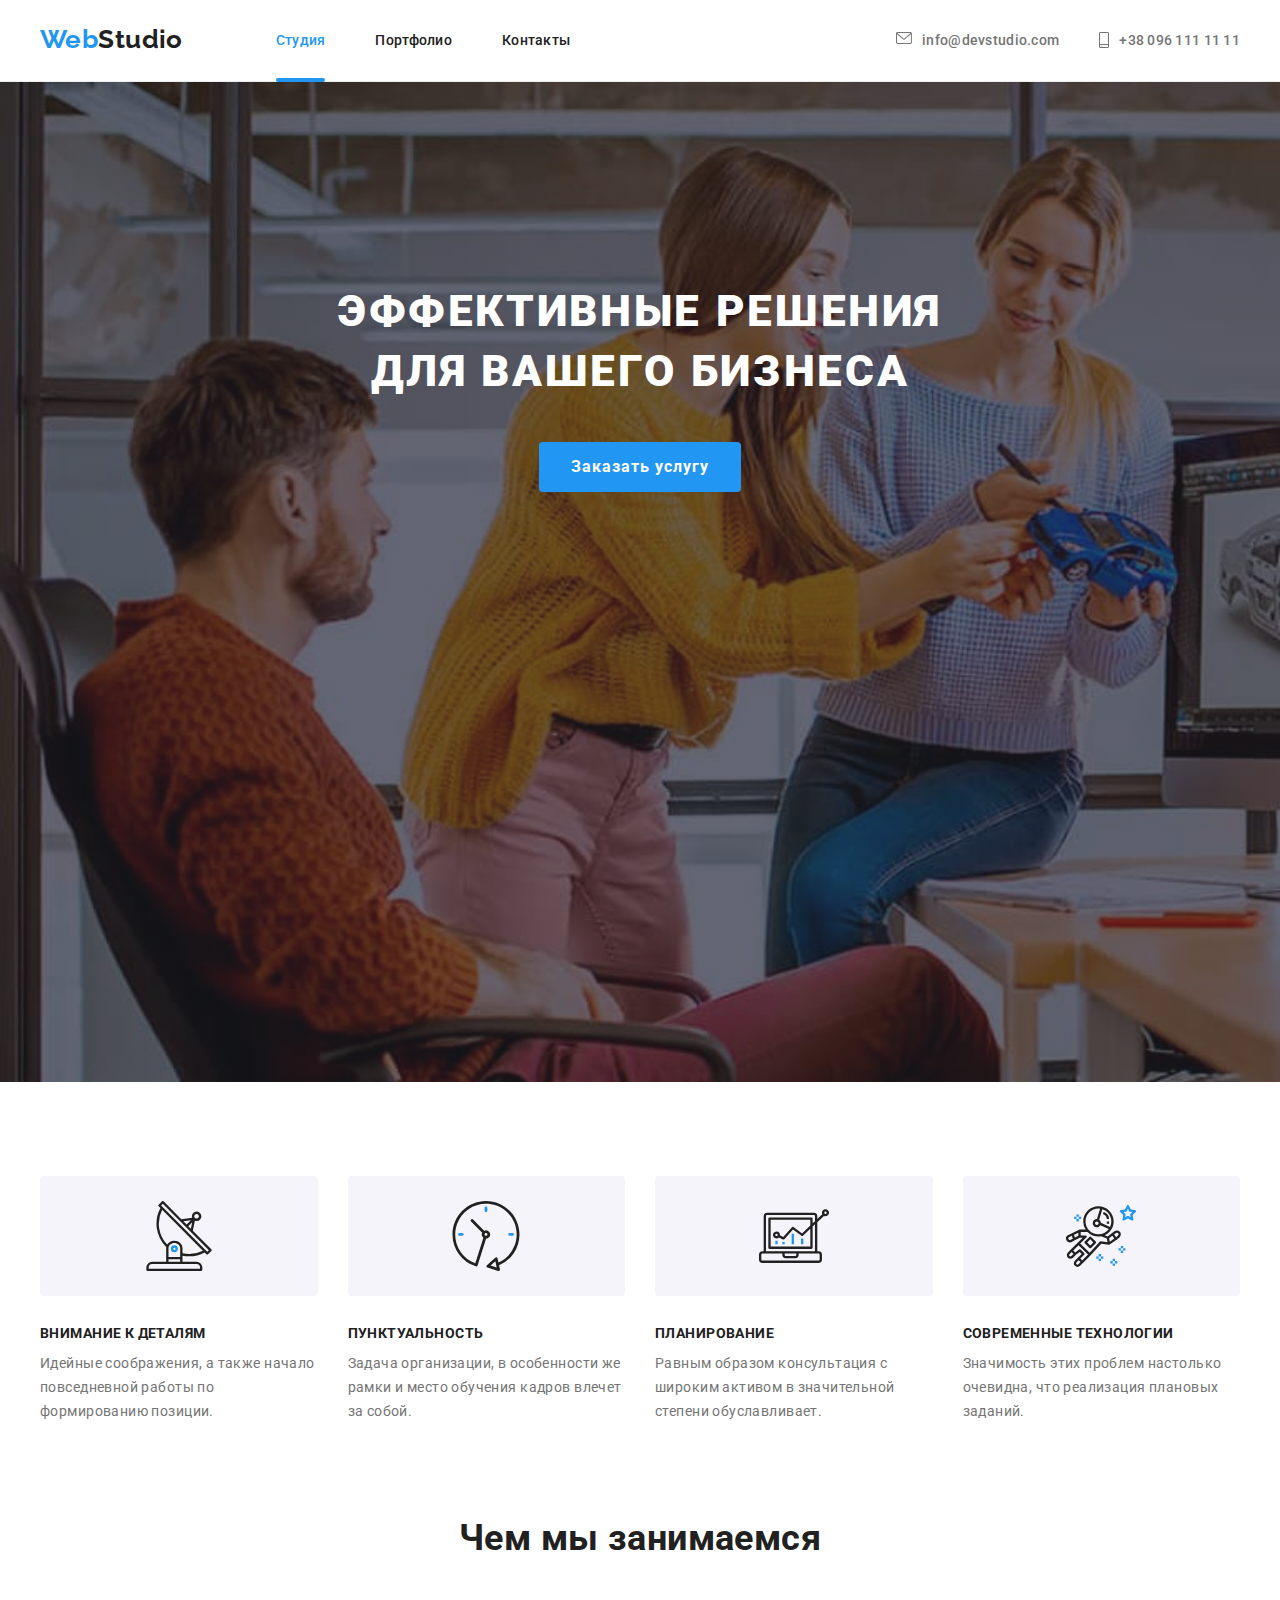
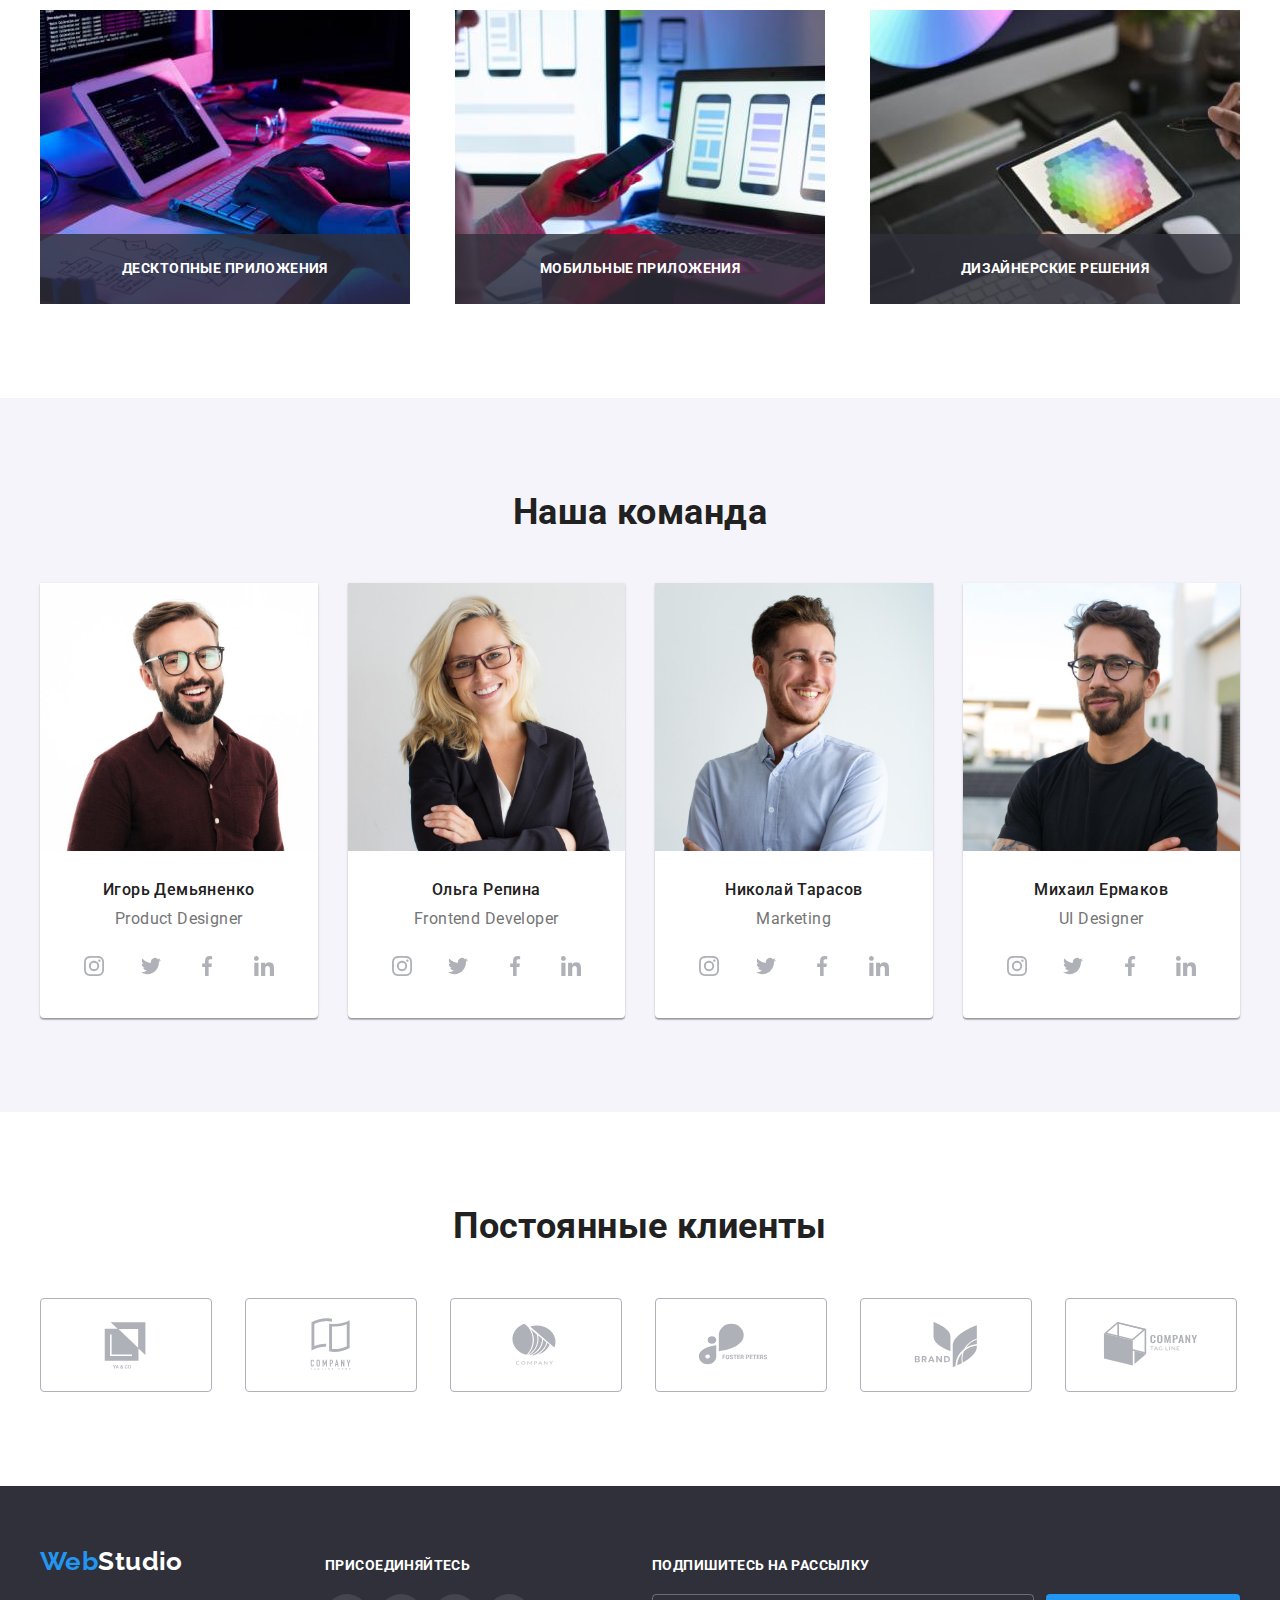
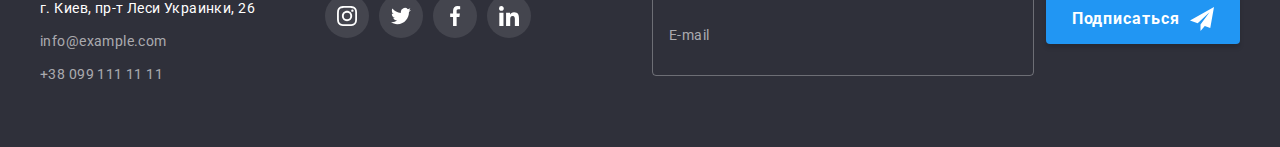
==== index.html @ 1fd0a46b "изменяет имена классов по БЭМ" ====
<!DOCTYPE html>
<html lang="ru">
<head>
    <meta charset="UTF-8">
    <meta http-equiv="X-UA-Compatible" content="IE=edge">
    <meta name="viewport" content="width=device-width, initial-scale=1.0">
    <title>Домашня робота 7</title>
    <link rel="preconnect" href="https://fonts.googleapis.com">
    <link rel="preconnect" href="https://fonts.gstatic.com" crossorigin>
    <link href="https://fonts.googleapis.com/css2?family=Raleway:wght@700&family=Roboto:wght@400;500;700;900&display=swap" rel="stylesheet">
    <link rel="stylesheet" href="https://cdnjs.cloudflare.com/ajax/libs/modern-normalize/1.1.0/modern-normalize.min.css"
        integrity="sha512-wpPYUAdjBVSE4KJnH1VR1HeZfpl1ub8YT/NKx4PuQ5NmX2tKuGu6U/JRp5y+Y8XG2tV+wKQpNHVUX03MfMFn9Q=="
        crossorigin="anonymous" referrerpolicy="no-referrer" />
    <link rel="stylesheet" href="./style.css">
</head>
<body>
    <header class="header">
        <div class="container wrapper">
            <nav class="navigation">
                <a href="./index.html" lang="en" class="header__logo logo"><span class="accent">Web</span>Studio</a>
                <ul class="site-nav list">
                    <li class="site-nav__item">
                        <a href="./index.html" class="link site-nav__link site-nav__link--current">Студия</a>
                    </li>
                    <li class="site-nav__item">
                        <a href="./portfolio.html" class="site-nav__link link">Портфолио</a>
                    </li>
                    <li class="site-nav__item">
                        <a href="" class="site-nav__link link">Контакты</a>
                    </li>
                </ul>
            </nav>

            <ul class="contacts list">
                <li class="contacts__item">
                    <a href="mailto:info@devstudio.com" class="contacts__link link">
                        <svg class="contacts__icon" width="16" height="12">
                            <use href="./images/svg/sprite.svg#mail"></use>
                        </svg>
                        info@devstudio.com</a>
                </li>
                <li class="contacts__item">
                    <a href="tel:+380961111111" class="contacts__link link">
                        <svg class="contacts__icon" width="10" height="16">
                            <use href="./images/svg/sprite.svg#smartphone"></use>
                        </svg>
                        +38 096 111 11 11</a>
                </li>
            </ul>
        </div>
    </header>

    <main>
        <section class="hero">
            <div class="container">
                <h1 class="hero__title">Эффективные решения<br> для вашего бизнеса</h1>
                <button type="button" class="hero__button" data-modal-open>Заказать услугу</button>
            </div>
            <div class="backdrop is-hidden" data-modal>
                <div class="modal">
                    <button class="modal__close" data-modal-close>
                        <svg class="modal__close-icon" width="11" height="11">
                            <use href="./images/svg/sprite.svg#modal-close"></use>
                        </svg>
                    </button>
                    <b class="modal__title">Оставьте свои данные, мы вам перезвоним</b>
                    <form class="modal__form">
                        <label class="modal__label">
                            <span class="modal__text">Имя</span>
                            <span class="modal__input-wrap">
                                <input class="modal__input" type="text" name="name" required>
                                <svg class="modal__icon" width="18" height="18">
                                    <use href="./images/svg/sprite.svg#person"></use>
                                </svg>
                            </span>
                        </label>
                        <label class="modal__label">
                            <span class="modal__text">Телефон</span>
                            <span class="modal__input-wrap">
                                <input class="modal__input" type="tel" name="phone" required>
                                <svg class="modal__icon" width="18" height="18">
                                    <use href="./images/svg/sprite.svg#phone"></use>
                                </svg>
                            </span>
                        </label>
                        <label class="modal__label">
                            <span class="modal__text">Почта</span>
                            <span class="modal__input-wrap">
                                <input class="modal__input" type="email" name="email" required>
                                <svg class="modal__icon" width="18" height="18">
                                    <use href="./images/svg/sprite.svg#email"></use>
                                </svg>
                            </span>
                        </label>
                        <label class="modal__label modal__label--big-margin">
                            <span class="modal__text">Комментарий</span>
                            <textarea class="modal__textarea" name="comment" placeholder="Введите текст"></textarea>
                        </label>
                        <label class="modal__checkbox-label">
                            <input class="modal__old-checkbox" type="checkbox" name="checkbox" required>
                            <span class="modal__checkbox"></span>
                            <span class="modal__agree-text">Соглашаюсь с рассылкой и принимаю <a class="modal__link" href="">Условия договора</a></span>
                        </label>
                        <button class="modal__btn" type="submit">Отправить</button>
                    </form>
                </div>
            </div>
        </section>

        <section class="section benefits">
            <div class="container">
                <h2 class="section__title visually-hidden">Наши преимущества</h2>
                <ul class="benefits__list list">
                    <li class="benefits__item">
                        <div class="benefits__wrap-icon">
                            <svg class="benefits__icon" 
                            width="70" height="70">
                                <use href="./images/svg/sprite.svg#antenna"></use>
                            </svg>
                        </div>
                        <h3 class="benefits__subtitle">Внимание к деталям</h3>
                        <p class="benefits__description">
                            Идейные соображения, а также начало повседневной работы по формированию позиции.
                        </p>
                    </li>
                    <li class="benefits__item">
                        <div class="benefits__wrap-icon">
                            <svg class="benefits__icon" width="70" height="70">
                                <use href="./images/svg/sprite.svg#clock"></use>
                            </svg>
                        </div>
                        <h3 class="benefits__subtitle">Пунктуальность</h3>
                        <p class="benefits__description">
                            Задача организации, в особенности же рамки и место обучения кадров влечет за собой.
                        </p>
                    </li>
                    <li class="benefits__item">
                        <div class="benefits__wrap-icon">
                            <svg class="benefits__icon" width="70" height="70">
                                <use href="./images/svg/sprite.svg#diagram"></use>
                            </svg>
                        </div>
                        <h3 class="benefits__subtitle">Планирование</h3>
                        <p class="benefits__description">
                            Равным образом консультация с широким активом в значительной степени обуславливает.
                        </p>
                    </li>
                    <li class="benefits__item">
                        <div class="benefits__wrap-icon">
                            <svg class="benefits__icon" width="70" height="70">
                                <use href="./images/svg/sprite.svg#astronaut"></use>
                            </svg>
                        </div>
                        <h3 class="benefits__subtitle">Современные технологии</h3>
                        <p class="benefits__description">
                            Значимость этих проблем настолько очевидна, что реализация плановых заданий.
                        </p>
                    </li>
                </ul>
            </div>
        </section>

        <section class="section section__we-do">
            <div class="container">
                <h2 class="section__title">Чем мы занимаемся</h2>
                <ul class="we-do__list list">
                    <li class="we-do__item">
                        <div class="we-do__img-wrap">
                            <img class="we-do__img" src="./images/we-doing.jpg" alt="Разработка ПО" width="370">
                            <h3 class="we-do__img-title">
                                Десктопные приложения
                            </h3>
                        </div>
                    </li>
                    <li class="we-do__item">
                        <div class="we-do__img-wrap">
                            <img class="we-do__img" src="./images/we-doing-2.jpg" alt="Разработка мобильных приложений" width="370">
                            <h3 class="we-do__img-title">
                                Мобильные приложения
                            </h3>
                        </div>
                    </li>
                    <li class="we-do__item">
                        <div class="we-do__img-wrap">
                            <img class="we-do__img" src="./images/we-doing-3.jpg" alt="Дизайн" width="370">
                            <h3 class="we-do__img-title">
                                Дизайнерские решения
                            </h3>
                        </div>
                    </li>
                </ul>
            </div>
        </section>

        <section class="section our-team">
            <div class="container">
                <h2 class="section__title">Наша команда</h2>
                <ul class="our-team__list list">
                    <li class="our-team__item">
                        <img class="our-team__img" src="./images/photo-1.jpg" alt="Фотография сторудника" width="270">
                        <div class="our-team__wrap">
                            <h3 class="our-team__subtitle">Игорь Демьяненко</h3>
                            <p lang="en" class="our-team__text">Product Designer</p>
                            <ul class="our-team__social-list list">
                                <li class="our-team__social-item">
                                    <a class="our-team__social-link" href="">
                                        <svg class="our-team__icon" width="20" height="20">
                                            <use href="./images/svg/sprite.svg#instagram"></use>
                                        </svg>
                                    </a>
                                </li>
                                <li class="our-team__social-item">
                                    <a class="our-team__social-link" href="">
                                        <svg class="our-team__icon" width="20" height="20">
                                            <use href="./images/svg/sprite.svg#twitter"></use>
                                        </svg>
                                    </a>
                                </li>
                                <li class="our-team__social-item">
                                    <a class="our-team__social-link" href="">
                                        <svg class="our-team__icon" width="20" height="20">
                                            <use href="./images/svg/sprite.svg#facebook"></use>
                                        </svg>
                                    </a>
                                </li>
                                <li class="our-team__social-item">
                                    <a class="our-team__social-link" href="">
                                        <svg class="our-team__icon" width="20" height="20">
                                            <use href="./images/svg/sprite.svg#linkedin"></use>
                                        </svg>
                                    </a>
                                </li>
                            </ul>
                        </div>
                    </li>
                    <li class="our-team__item">
                        <img class="our-team__img" src="./images/photo-2.jpg" alt="Фотография сторудника" width="270">
                        <div class="our-team__wrap">
                            <h3 class="our-team__subtitle">Ольга Репина</h3>
                            <p lang="en" class="our-team__text">Frontend Developer</p>
                            <ul class="our-team__social-list list">
                                <li class="our-team__social-item">
                                    <a class="our-team__social-link" href="">
                                        <svg class="our-team__icon" width="20" height="20">
                                            <use href="./images/svg/sprite.svg#instagram"></use>
                                        </svg>
                                    </a>
                                </li>
                                <li class="our-team__social-item">
                                    <a class="our-team__social-link" href="">
                                        <svg class="our-team__icon" width="20" height="20">
                                            <use href="./images/svg/sprite.svg#twitter"></use>
                                        </svg>
                                    </a>
                                </li>
                                <li class="our-team__social-item">
                                    <a class="our-team__social-link" href="">
                                        <svg class="our-team__icon" width="20" height="20">
                                            <use href="./images/svg/sprite.svg#facebook"></use>
                                        </svg>
                                    </a>
                                </li>
                                <li class="our-team__social-item">
                                    <a class="our-team__social-link" href="">
                                        <svg class="our-team__icon" width="20" height="20">
                                            <use href="./images/svg/sprite.svg#linkedin"></use>
                                        </svg>
                                    </a>
                                </li>
                            </ul>
                        </div>
                    </li>
                    <li class="our-team__item">
                        <img class="our-team__img" src="./images/photo-3.jpg" alt="Фотография сторудника" width="270">
                        <div class="our-team__wrap">
                            <h3 class="our-team__subtitle">Николай Тарасов</h3>
                            <p lang="en" class="our-team__text">Marketing</p>
                            <ul class="our-team__social-list list">
                                <li class="our-team__social-item">
                                    <a class="our-team__social-link" href="">
                                        <svg class="our-team__icon" width="20" height="20">
                                            <use href="./images/svg/sprite.svg#instagram"></use>
                                        </svg>
                                    </a>
                                </li>
                                <li class="our-team__social-item">
                                    <a class="our-team__social-link" href="">
                                        <svg class="our-team__icon" width="20" height="20">
                                            <use href="./images/svg/sprite.svg#twitter"></use>
                                        </svg>
                                    </a>
                                </li>
                                <li class="our-team-social__item">
                                    <a class="our-team__social-link" href="">
                                        <svg class="our-team__icon" width="20" height="20">
                                            <use href="./images/svg/sprite.svg#facebook"></use>
                                        </svg>
                                    </a>
                                </li>
                                <li class="our-team__social-item">
                                    <a class="our-team__social-link" href="">
                                        <svg class="our-team__icon" width="20" height="20">
                                            <use href="./images/svg/sprite.svg#linkedin"></use>
                                        </svg>
                                    </a>
                                </li>
                            </ul>
                        </div>
                    </li>
                    <li class="our-team__item">
                        <img class="our-team__img" src="./images/photo-4.jpg" alt="Фотография сторудника" width="270">
                        <div class="our-team__wrap">
                            <h3 class="our-team__subtitle">Михаил Ермаков</h3>
                            <p lang="en" class="our-team__text">UI Designer</p>
                            <ul class="our-team__social-list list">
                                <li class="our-team__social-item">
                                    <a class="our-team__social-link" href="">
                                        <svg class="our-team__icon" width="20" height="20">
                                            <use href="./images/svg/sprite.svg#instagram"></use>
                                        </svg>
                                    </a>
                                </li>
                                <li class="our-team-social__item">
                                    <a class="our-team__social-link" href="">
                                        <svg class="our-team__icon" width="20" height="20">
                                            <use href="./images/svg/sprite.svg#twitter"></use>
                                        </svg>
                                    </a>
                                </li>
                                <li class="our-team__social-item">
                                    <a class="our-team__social-link" href="">
                                        <svg class="our-team__icon" width="20" height="20">
                                            <use href="./images/svg/sprite.svg#facebook"></use>
                                        </svg>
                                    </a>
                                </li>
                                <li class="our-team__social-item">
                                    <a class="our-team__social-link" href="">
                                        <svg class="our-team__icon" width="20" height="20">
                                            <use href="./images/svg/sprite.svg#linkedin"></use>
                                        </svg>
                                    </a>
                                </li>
                            </ul>
                        </div>
                    </li>
                </ul>
            </div>
        </section>
        <section class="section clients">
            <div class="container">
                <h2 class="section__title"> Постоянные клиенты</h2>
                <ul class="clients__list list">
                    <li class="clients__item">
                        <a class="client__link" href="">
                            <svg class="client__icon" width="106" height="60">
                                <use href="./images/svg/sprite.svg#client-1"></use>
                            </svg>
                        </a>
                    </li>
                    <li class="clients__item">
                        <a class="client__link" href="">
                            <svg class="client__icon" width="106" height="60">
                                <use href="./images/svg/sprite.svg#client-2"></use>
                            </svg>
                        </a>
                    </li>
                    <li class="clients__item">
                        <a class="client__link" href="">
                            <svg class="client__icon" width="106" height="60">
                                <use href="./images/svg/sprite.svg#client-3"></use>
                            </svg>
                        </a>
                    </li>
                    <li class="clients__item">
                        <a class="client__link" href="">
                            <svg class="client__icon" width="106" height="60">
                                <use href="./images/svg/sprite.svg#client-4"></use>
                            </svg>
                        </a>
                    </li>
                    <li class="clients__item">
                        <a class="client__link" href="">
                            <svg class="client__icon" width="106" height="60">
                                <use href="./images/svg/sprite.svg#client-5"></use>
                            </svg>
                        </a>
                    </li>
                    <li class="clients__item">
                        <a class="client__link" href="">
                            <svg class="client__icon" width="106" height="60">
                                <use href="./images/svg/sprite.svg#client-6"></use>
                            </svg>
                        </a>
                    </li>
                </ul>
            </div>
        </section>
    </main>

    <footer class="footer">
        <div class="container footer__container">
            <div class="footer__left-side">
                <div class="footer__contacts">
                    <a class="footer__logo logo" href="./index.html" lang="en"><span class="accent">Web</span>Studio</a>
                    <address>
                        <ul class="footer__list list">
                            <li class="footer__item">
                                <a href="https://goo.gl/maps/KLnqrrv6EtDEiS7Q8" class="footer__link footer__link--address">г. Киев, пр-т Леси Украинки,
                                    26</a>
                            </li>
                            <li class="footer__item">
                                <a href="mailto:info@example.com" class="footer__link">info@example.com</a>
                            </li>
                            <li class="footer__item">
                                <a href="tel:+380991111111" class="footer__link">+38 099 111 11 11</a>
                            </li>
                        </ul>
                    </address>
                </div>
                <div class="footer__social-box">
                    <h3 class="footer__subtitle">Присоединяйтесь</h3>
                    <ul class="footer__social-items list">
                        <li class="footer__social-item">
                            <a href="" class="footer__social-link">
                                <svg class="footer__social-icon" width="20" height="20">
                                    <use href="./images/svg/sprite.svg#instagram"></use>
                                </svg>
                            </a>
                        </li>
                        <li class="footer__social-item">
                            <a href="" class="footer__social-link">
                                <svg class="footer__social-icon" width="20" height="20">
                                    <use href="./images/svg/sprite.svg#twitter"></use>
                                </svg>
                            </a>
                        </li>
                        <li class="footer__social-item">
                            <a href="" class="footer__social-link">
                                <svg class="footer__social-icon" width="20" height="20">
                                    <use href="./images/svg/sprite.svg#facebook"></use>
                                </svg>
                            </a>
                        </li>
                        <li class="footer__social-item">
                            <a href="" class="footer__social-link">
                                <svg class="footer__social-icon" width="20" height="20">
                                    <use href="./images/svg/sprite.svg#linkedin"></use>
                                </svg>
                            </a>
                        </li>
                    </ul>
                </div>
            </div>
            <div class="footer__subscribe">
                <form class="footer__form">
                    <h3 class="footer__subtitle">Подпишитесь на рассылку</h3>
                <div class="footer__form-wrap">
                    <input class="footer__input" type="email" name="email" id="email" placeholder="E-mail">
                    <button class="footer__btn" type="submit">Подписаться
                        <svg class="footer__send-icon" width="24" height="24">
                            <use href="./images/svg/sprite.svg#icon-send"></use>
                        </svg>
                    </button>
                </div>
                </form>
            </div>
        </div>
    </footer>
    <script src="./js/modal.js"></script>
</body>
</html>
---- style.css ----
:root {
    --primary-bg-color: #ffffff;
    --secondary-bg-color: #2f303a;
    --primary-color: #212121;
    --secondary-color: #757575;
    --accent-color: #2196f3;
    --main-color: #ffffff;
    --transparent-color: rgba(255, 255, 255, 0.6);
    --hero-btn-hover-color: #188ce8;
    --button-color: #f5f4fa;
    --our-team-bg-color: #f5f4fa;
    --border-color: #eeeeee;
    --icons-color: #afb1b8;
    --icons-transparent-color: rgba(255, 255, 255, 0.1);
    --input-border-color: rgba(255, 255, 255, 0.3);
    --modal-input-border-color: rgba(33, 33, 33, 0.2);
}

body {
    margin: 0;

    background-color: var(--primary-bg-color);
    color: var(--primary-color);
    font-family: 'Roboto', sans-serif;
    font-size: 14px;
    line-height: 1.71;
    letter-spacing: 0.03em;
}

h1,
h2,
h3,
h4,
h5,
h6,
p {
    margin-top: 0;
    margin-bottom: 0;
}

ol,
ul {
    padding-left: 0;
    margin-top: 0;
    margin-bottom: 0;
}

img {
    display: block;
    width: 100%;
    height: auto;
}

.list {
    list-style: none;
}

.visually-hidden {
    position: absolute;
    width: 1px;
    height: 1px;
    margin: -1px;
    padding: 0;
    overflow: hidden;
    border: 0;
    clip: rect(0 0 0 0);
}

/* Logo */

.logo {
    font-family: 'Raleway', sans-serif;
    font-weight: 700;
    font-size: 26px;
    line-height: 1.2;
    text-decoration: none;
}

.header__logo {
    margin-right: 93px;
    padding-top: 24px;
    padding-bottom: 26px;

    color: var(--primary-color);
}

.footer__logo {
    display: inline-block;
    margin-bottom: 20px;

    color: var(--main-color);
}

/* Header */

.header {
    border-bottom: 1px solid var(--border-color);
}

.section {
    padding-top: 94px;
    padding-bottom: 94px;
}

.container {
    width: 1200px;
    margin-right: auto;
    margin-left: auto;
    padding-right: 15px;
    padding-left: 15px;
}

.wrapper {
    display: flex;
}

.navigation {
    display: flex;
    align-items: center;
}

.link {
    font-weight: 500;
    line-height: 1.2;
    letter-spacing: 0.02em;
    text-decoration: none;
}

.site-nav {
    display: flex;
}

.site-nav__item:not(:last-child) {
    margin-right: 50px;
}

.site-nav__link {
    position: relative;
    display: block;
    padding-top: 32px;
    padding-bottom: 32px;

    color: var(--primary-color);

    transition: color 250ms cubic-bezier(0.4, 0, 0.2, 1);
}

.site-nav__link--current::after {
    content: '';
    display: block;
    position: absolute;
    bottom: 0;
    left: 0;
    width: 100%;
    height: 4px;

    background-color: var(--accent-color);
    border-radius: 2px;
    transform: translateY(1px);
}

.contacts {
    display: flex;
    align-items: center;
    margin-left: auto;
}

.contacts__item:not(:last-child) {
    margin-right: 40px;
}

.contacts__icon {
    margin-right: 10px;
    fill: currentColor;
}

.contacts__link {
    display: flex;
    padding-top: 32px;
    padding-bottom: 32px;

    color: var(--secondary-color);

    transition: color 250ms cubic-bezier(0.4, 0, 0.2, 1);
}

.logo .accent,
.site-nav__link--current,
.site-nav__link:hover,
.site-nav__link:focus,
.contacts__link:hover,
.contacts__link:focus,
.footer__link:hover,
.footer__link:focus,
.footer__link.address:hover,
.footer__link.address:focus {
    color: var(--accent-color);
}

/* Hero */

.hero {
    height: 600px;
    max-width: 1600px;
    padding: 200px 0;
    margin: 0 auto;

    text-align: center;

    background-color: var(--secondary-bg-color);
    background-image: linear-gradient(rgba(47, 48, 58, 0.4), rgba(47, 48, 58, 0.4)),
        url(../images/bg-img.jpg);
    background-repeat: no-repeat;
    background-size: cover;
}

.hero__title {
    margin-bottom: 40px;

    color: var(--main-color);
    font-weight: 900;
    font-size: 44px;
    line-height: 1.36;
    text-align: center;
    letter-spacing: 0.06em;
    text-transform: uppercase;
}

/* Section */

.section__title {
    margin-bottom: 50px;

    font-size: 36px;
    line-height: 1.16;
    text-align: center;
}

/* Benefits */

.benefits__list {
    display: flex;
}

.benefits__item {
    width: calc((100% - 90px) / 4);
}

.benefits__item:not(:last-child) {
    margin-right: 30px;
}

.benefits__wrap-icon {
    display: flex;
    align-items: center;
    justify-content: center;
    height: 120px;
    margin-bottom: 30px;

    background-color: var(--button-color);
    border-radius: 4px;
}

.benefits__subtitle {
    margin-bottom: 10px;

    font-size: 14px;
    line-height: 1.14;
    text-transform: uppercase;
}

.benefits__description {
    color: var(--secondary-color);
    font-size: 14px;
    line-height: 1.71;
}

/* We do  */

.section__we-do {
    padding-top: 0;
}

.we-do__list {
    display: flex;
    justify-content: space-between;
}

.we-do__img-wrap {
    position: relative;
}

.we-do__img-title {
    position: absolute;
    bottom: 0;
    left: 0;
    display: flex;
    justify-content: center;
    align-items: center;
    width: 100%;
    height: 70px;

    background: rgba(47, 48, 58, 0.8);

    font-size: 14px;
    font-weight: 700;
    line-height: 1.14;
    letter-spacing: 0.03em;
    text-transform: uppercase;
    color: var(--main-color);
}

/* Our team */

.our-team {
    background-color: var(--our-team-bg-color);
}

.our-team__list {
    display: flex;
}

.our-team__item {
    width: width: calc((100% - 90px) / 4);
    ;

    text-align: center;

    background-color: var(--main-color);
    box-shadow: 0px 1px 3px rgba(0, 0, 0, 0.12), 0px 1px 1px rgba(0, 0, 0, 0.14),
        0px 2px 1px rgba(0, 0, 0, 0.2);
    border-radius: 0px 0px 4px 4px;
}

.our-team__item:not(:last-child) {
    margin-right: 30px;
}

.our-team__wrap {
    padding: 30px 32px;
}

.our-team__subtitle {
    margin-bottom: 10px;

    font-weight: 500;
    font-size: 16px;
    line-height: 1.18;
}

.our-team__text {
    margin-bottom: 16px;

    color: var(--secondary-color);
    font-size: 16px;
    line-height: 1.18;
}

.our-team__social-list {
    display: flex;
    justify-content: space-between;
}

.our-team__social-link {
    display: flex;
    justify-content: center;
    align-items: center;
    width: 44px;
    height: 44px;

    border-radius: 50%;

    transition: background-color 250ms cubic-bezier(0.4, 0, 0.2, 1);
}

.our-team__social-link:hover,
.our-team__social-link:focus {
    background-color: var(--accent-color);
}

.our-team__icon {
    fill: var(--icons-color);

    transition: fill 250ms cubic-bezier(0.4, 0, 0.2, 1);
}

.our-team__social-link:hover .our-team__icon,
.our-team__social-link:focus .our-team__icon {
    fill: var(--main-color);
}

/* Clients */

.clients__list {
    display: flex;
}

.clients__item {
    width: calc((100% - 5 * 30px) / 6);
}

.clients__item:not(:last-child) {
    margin-right: 30px;
}

.client__link {
    display: flex;
    justify-content: center;
    align-items: center;
    width: 170px;
    height: 92px;

    color: var(--icons-color);

    border: 1px solid var(--icons-color);
    border-radius: 4px;

    transition: color 250ms cubic-bezier(0.4, 0, 0.2, 1), border 250ms cubic-bezier(0.4, 0, 0.2, 1);
}

.client__link:hover,
.client__link:focus {
    color: var(--accent-color);

    border: 1px solid var(--accent-color);
}

.client__icon {
    fill: currentColor;
}

/* Footer */

.footer {
    padding-top: 60px;
    padding-bottom: 60px;

    background-color: var(--secondary-bg-color);
}

.footer__container {
    display: flex;
    align-items: baseline;
}

.footer__left-side {
    display: flex;
    align-items: baseline;
    width: 50%;
}

.footer__subtitle {
    margin-bottom: 20px;

    color: var(--main-color);
    font-size: 14px;
    line-height: 1.14;
    text-transform: uppercase;
}

.footer__social-box {
    margin-left: 70px;
}

.footer__social-items {
    display: flex;
}

.footer__social-item:not(:last-child) {
    margin-right: 10px;
}

.footer__social-link {
    display: flex;
    justify-content: center;
    align-items: center;
    width: 44px;
    height: 44px;

    background-color: var(--icons-transparent-color);
    border-radius: 50%;

    transition: background-color 250ms cubic-bezier(0.4, 0, 0.2, 1);
}

.footer__social-link:hover,
.footer__social-link:focus {
    background-color: var(--accent-color);
}

.footer__social-icon {
    fill: var(--main-color);
}

.footer__item:not(:last-child) {
    margin-bottom: 9px;
}

.footer__link {
    color: var(--transparent-color);
    font-style: normal;
    text-decoration: none;

    transition: color 250ms cubic-bezier(0.4, 0, 0.2, 1);
}

.footer__link--address {
    color: var(--main-color);
}

/* Footer Subscribe */

.footer__subscribe {
    width: 49%;
    margin-left: auto;
}

.footer__form-wrap {
    display: flex;
    margin-left: auto;
}

.footer__input {
    width: 358px;
    height: 50px;
    padding: 15px 16px;
    margin-right: 12px;

    font-family: inherit;
    font-weight: 400;
    font-size: 14px;
    line-height: 1.25;
    letter-spacing: 0.03em;
    color: var(--main-color);

    outline: none;
    border: 1px solid var(--input-border-color);
    border-radius: 4px;
    background-color: transparent;
    transition: border 250ms cubic-bezier(0.4, 0, 0.2, 1);
}

.footer__input:hover,
.footer__input:focus {
    border: 1px solid var(--accent-color);
}

.footer__input::placeholder {
    font-family: inherit;
    font-weight: 400;
    font-size: 14px;
    line-height: 1.25;
    letter-spacing: 0.03em;
    color: var(--transparent-color);
}

.footer__btn {
    width: 200px;
    height: 50px;

    display: flex;
    align-items: center;
    justify-content: center;
    padding: 0;

    font-family: inherit;
    font-weight: 700;
    font-size: 16px;
    line-height: 1.88;
    letter-spacing: 0.06em;
    color: var(--main-color);

    background: var(--accent-color);
    box-shadow: 0px 4px 4px rgba(0, 0, 0, 0.15);
    border-radius: 4px;
    border: none;
    cursor: pointer;
    transition: background-color 250ms cubic-bezier(0.4, 0, 0.2, 1);
}

.footer__send-icon {
    margin-left: 10px;
}

/* Portfolio */

.section__portfolio {
    padding-top: 100px;
}

.portfolio__link {
    display: block;
    text-decoration: none;

    transition: box-shadow 250ms cubic-bezier(0.4, 0, 0.2, 1);
}

.portfolio__link:hover,
.portfolio__link:focus {
    box-shadow: 0px 1px 1px rgba(0, 0, 0, 0.12), 0px 4px 4px rgba(0, 0, 0, 0.06),
        1px 4px 6px rgba(0, 0, 0, 0.16);
}

.portfolio__buttons-list {
    display: flex;
    justify-content: center;
    margin-bottom: 50px;
}

.portfolio__button:not(:last-child) {
    margin-right: 8px;
}

.portfolio__examples-list {
    display: flex;
    flex-wrap: wrap;
}

.portfolio__item {
    width: calc((100% - 2 * 30px) / 3);
}

.portfolio__item:not(:nth-child(3n)) {
    margin-right: 30px;
}

.portfolio__item:not(:nth-last-child(-n + 3)) {
    margin-bottom: 30px;
}

.portfolio__img-wrap {
    position: relative;
    overflow: hidden;
}

.portfolio__overlay {
    position: absolute;
    top: 0;
    left: 0;
    width: 100%;
    height: 100%;
    padding: 63px 24px;

    background-color: rgba(33, 150, 243, 0.9);

    font-size: 18px;
    line-height: 1.56;
    letter-spacing: 0.03em;
    color: var(--main-color);

    transform: translateY(101%);
    transition: transform 250ms cubic-bezier(0.4, 0, 0.2, 1);
    overflow: auto;
}

.portfolio__link:hover .portfolio__overlay,
.portfolio__link:focus .portfolio__overlay {
    transform: translateY(0);
}

.portfolio__wrap {
    border-left: 1px solid var(--border-color);
    border-bottom: 1px solid var(--border-color);
    border-right: 1px solid var(--border-color);
    padding: 20px 24px;
}

.portfolio__subtitle {
    margin-bottom: 4px;

    color: var(--primary-color);
    font-size: 18px;
    line-height: 2;
    letter-spacing: 0.06em;
}

.portfolio__text {
    color: var(--secondary-color);
    font-size: 16px;
    line-height: 1.88;
}

/* Buttons */

.hero__button {
    padding: 10px 32px;

    font-family: inherit;
    color: var(--main-color);
    font-weight: 700;
    font-size: 16px;
    line-height: 1.87;
    letter-spacing: 0.06em;
    cursor: pointer;

    background-color: var(--accent-color);
    border: none;
    border-radius: 4px;

    transition: background-color 250ms cubic-bezier(0.4, 0, 0.2, 1);
}

.hero__button:hover,
.hero__button:focus,
.footer__btn:hover,
.footer__btn:focus,
.modal__btn:hover,
.modal__btn:focus {
    background-color: var(--hero-btn-hover-color);
}

.button {
    padding: 6px 22px;

    font-family: inherit;
    color: var(--primary-color);
    font-weight: 500;
    font-size: 16px;
    line-height: 1.62;
    letter-spacing: 0.03em;
    cursor: pointer;

    background-color: var(--button-color);
    border: none;
    border-radius: 4px;

    transition: color 250ms cubic-bezier(0.4, 0, 0.2, 1),
        background-color 250ms cubic-bezier(0.4, 0, 0.2, 1),
        box-shadow 250ms cubic-bezier(0.4, 0, 0.2, 1);
}

.button--current,
.button:hover,
.button:focus {
    color: var(--main-color);
    background-color: var(--accent-color);
    box-shadow: 0px 3px 1px rgba(0, 0, 0, 0.1), 0px 1px 2px rgba(0, 0, 0, 0.08),
        0px 2px 2px rgba(0, 0, 0, 0.12);
}

/* Modal */

.backdrop {
    position: fixed;
    z-index: 2;
    top: 0;
    left: 0;
    width: 100%;
    height: 100%;

    background-color: rgba(0, 0, 0, 0.2);
    opacity: 1;

    transition: opacity 250ms cubic-bezier(0.4, 0, 0.2, 1), visibility 250ms cubic-bezier(0.4, 0, 0.2, 1);
}

.is-hidden {
    visibility: hidden;
    opacity: 0;
    pointer-events: none;
}

.modal {
    position: absolute;
    top: 50%;
    left: 50%;
    width: 520px;
    min-height: 580px;
    padding: 40px;

    text-align: left;

    transform: translate(-50%, -50%);

    background-color: var(--primary-bg-color);
    box-shadow: 0px 1px 3px rgba(0, 0, 0, 0.12), 0px 1px 1px rgba(0, 0, 0, 0.14),
        0px 2px 1px rgba(0, 0, 0, 0.2);
    border-radius: 4px;
}

.modal__close {
    position: absolute;
    top: 8px;
    right: 8px;
    width: 30px;
    height: 30px;

    display: flex;
    justify-content: center;
    align-items: center;

    background-color: var(--primary-bg-color);
    border: 1px solid rgba(0, 0, 0, 0.1);
    border-radius: 50%;

    cursor: pointer;
}

.modal__close-icon {
    transition: fill 250ms cubic-bezier(0.4, 0, 0.2, 1);
}

.modal__close:hover .modal__close-icon,
.modal__close:focus .modal__close-icon {
    fill: var(--accent-color);
}

.modal__title {
    display: block;
    margin-bottom: 12px;

    text-align: center;
    font-size: 20px;
    line-height: 1.15;
}

.modal__label {
    display: block;
    margin-bottom: 10px;
}

.modal__label.modal__label--big-margin {
    margin-bottom: 20px;
}

.modal__checkbox-label {
    position: relative;
    display: flex;
    align-items: center;
    margin-bottom: 30px;
}

.modal__text {
    margin-bottom: 4px;

    font-size: 12px;
    line-height: 1.16;
    letter-spacing: 0.01em;
    color: var(--secondary-color);
}

.modal__input-wrap {
    position: relative;
    display: block;
}

.modal__input {
    width: 100%;
    height: 40px;
    padding: 12px 12px 12px 42px;

    outline: none;
    border: 1px solid var(--modal-input-border-color);
    border-radius: 4px;
    transition: border 250ms cubic-bezier(0.4, 0, 0.2, 1);
}

.modal__input:hover,
.modal__input:focus,
.modal__textarea:focus,
.modal__textarea:hover {
    border: 1px solid var(--accent-color);
}


.modal__input:hover+.modal__icon,
.modal__input:focus+.modal__icon {
    fill: var(--accent-color);
}

.modal__textarea {
    width: 100%;
    height: 120px;
    padding: 12px 16px;
    border: 1px solid var(--modal-input-border-color);
    border-radius: 4px;
    outline: none;
    resize: none;
    transition: border 250ms cubic-bezier(0.4, 0, 0.2, 1);
}

.modal__textarea::placeholder {
    font-size: 12px;
    line-height: 1.16;
    letter-spacing: 0.01em;
    color: rgba(117, 117, 117, 0.5);
}

.modal__icon {
    position: absolute;
    top: 50%;
    left: 12px;
    transform: translateY(-50%);

    transition: fill 250ms cubic-bezier(0.4, 0, 0.2, 1);
}

.modal__old-checkbox {
    position: absolute;
    width: 1px;
    height: 1px;
    margin: -1px;
    top: 20px;
    left: 20px;
    border: 0;
    padding: 0;
    white-space: nowrap;
    clip-path: inset(100%);
    clip: rect(0 0 0 0);
    overflow: hidden;
}

.modal__checkbox {
    display: block;
    width: 16px;
    height: 15px;
    margin-left: 12px;

    background-color: transparent;
    border: 2px solid var(--primary-color);
    border-radius: 3px;
    transition: background-color 250ms cubic-bezier(0.4, 0, 0.2, 1),
        border 250ms cubic-bezier(0.4, 0, 0.2, 1);
}

.modal__old-checkbox:focus+.modal__checkbox,
.modal__old-checkbox:hover+.modal__checkbox {
    border: 2px solid var(--accent-color);
}

.modal__old-checkbox:checked+.modal__checkbox {
    background-color: var(--accent-color);
    background-image: url(../images/svg/icon-check.svg);
    background-repeat: no-repeat;
    background-position: center center;
    background-origin: border-box;
    border: 2px solid var(--accent-color);
}

.modal__old-checkbox:checked:focus+.modal__checkbox {
    outline: 1px solid var(--secondary-bg-color);
}

.modal__agree-text {
    margin-left: 9px;
    color: var(--secondary-color);
}

.modal__link {
    color: var(--accent-color);
}

.modal__btn {
    width: 200px;
    height: 50px;

    display: flex;
    align-items: center;
    justify-content: center;
    padding: 0;
    margin-left: auto;
    margin-right: auto;

    font-family: inherit;
    font-weight: 700;
    font-size: 16px;
    line-height: 1.88;
    letter-spacing: 0.06em;
    color: var(--main-color);

    background: var(--accent-color);
    box-shadow: 0px 4px 4px rgba(0, 0, 0, 0.15);
    border-radius: 4px;
    border: none;
    cursor: pointer;
    transition: background-color 250ms cubic-bezier(0.4, 0, 0.2, 1);
}
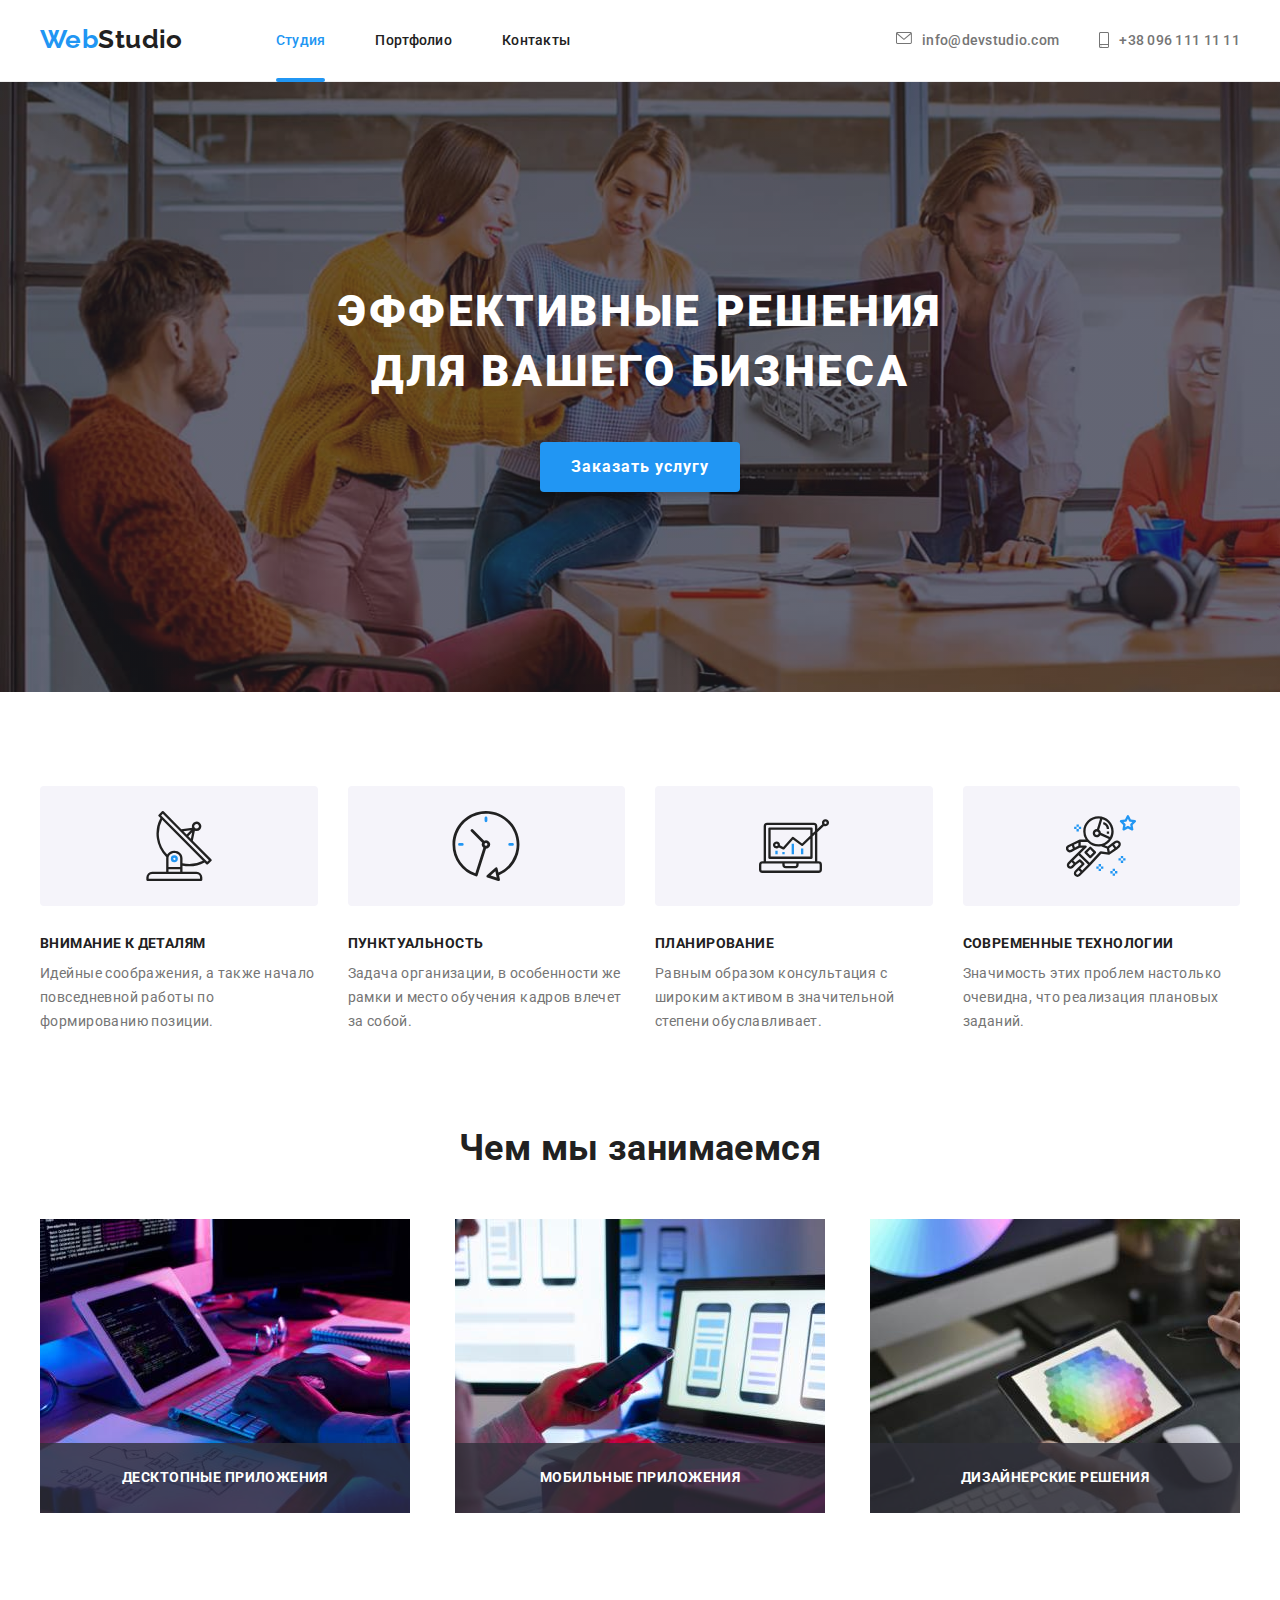
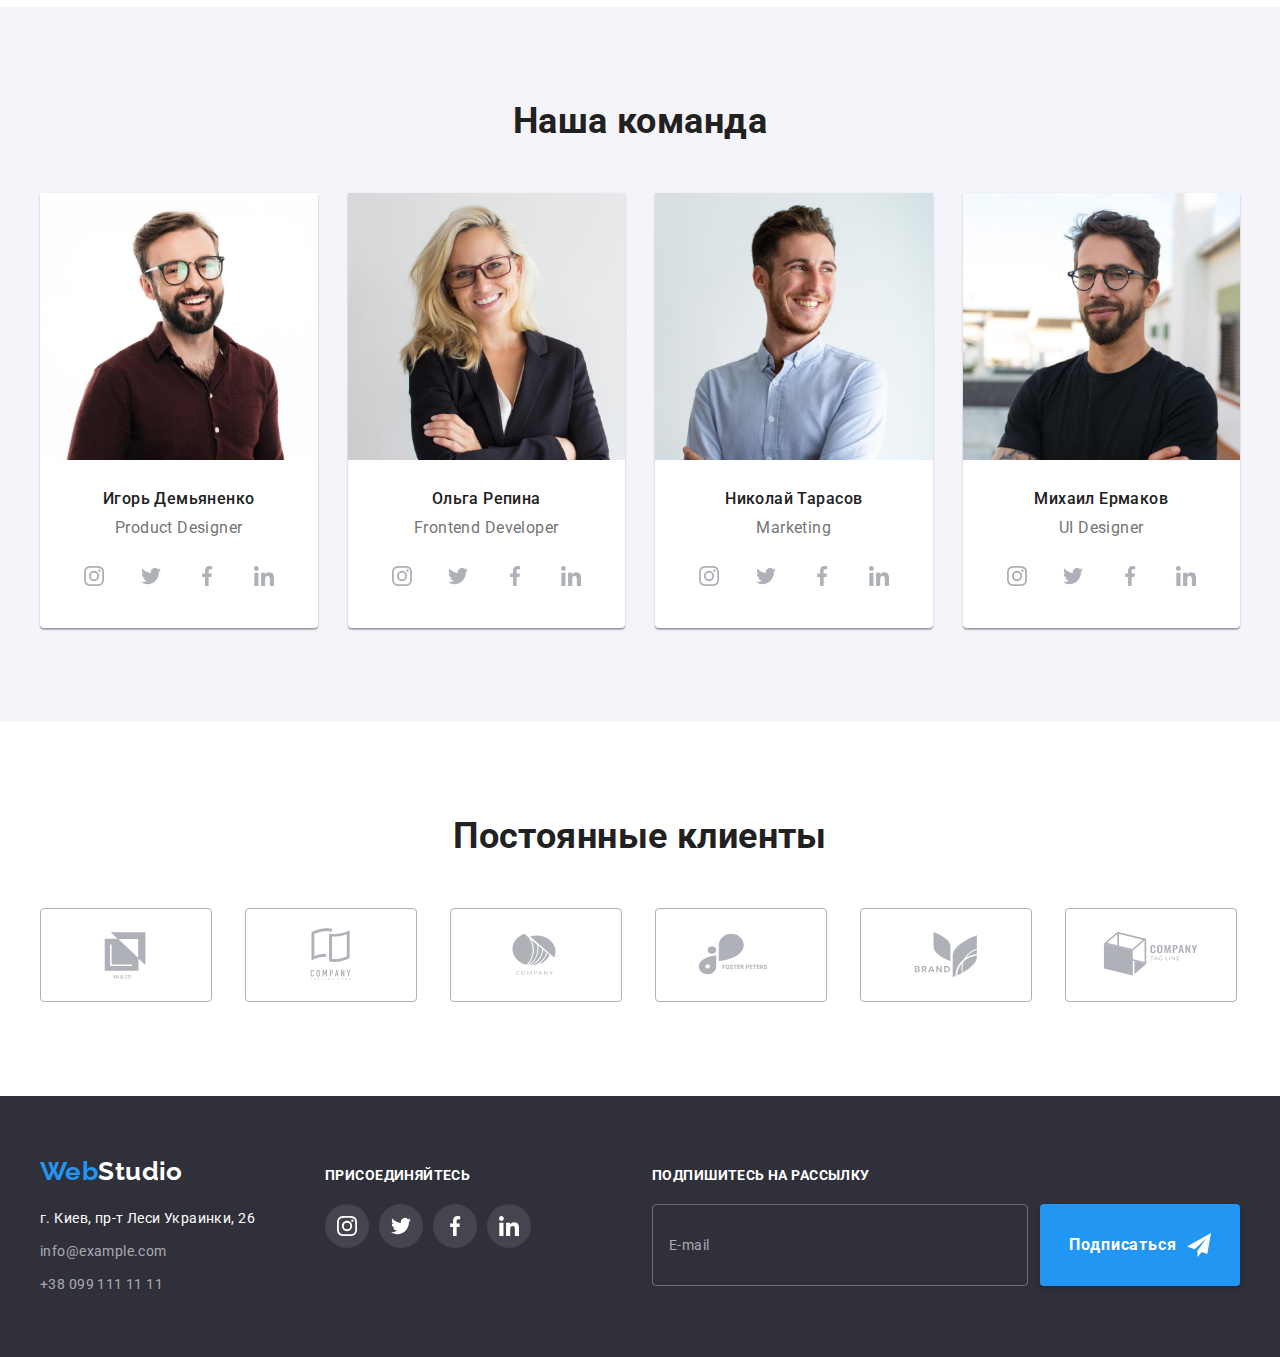
==== commit 4238caa0: "выполняет дз 7" ====
--- a/index.html
+++ b/index.html
@@ -11,36 +11,36 @@
     <link rel="stylesheet" href="https://cdnjs.cloudflare.com/ajax/libs/modern-normalize/1.1.0/modern-normalize.min.css"
         integrity="sha512-wpPYUAdjBVSE4KJnH1VR1HeZfpl1ub8YT/NKx4PuQ5NmX2tKuGu6U/JRp5y+Y8XG2tV+wKQpNHVUX03MfMFn9Q=="
         crossorigin="anonymous" referrerpolicy="no-referrer" />
-    <link rel="stylesheet" href="./style.css">
+    <link rel="stylesheet" href="./css/main.min.css">
 </head>
 <body>
     <header class="header">
         <div class="container wrapper">
             <nav class="navigation">
-                <a href="./index.html" lang="en" class="header__logo logo"><span class="accent">Web</span>Studio</a>
+                <a class="header__logo logo" href="./index.html" lang="en"><span class="accent">Web</span>Studio</a>
                 <ul class="site-nav list">
                     <li class="site-nav__item">
-                        <a href="./index.html" class="link site-nav__link site-nav__link--current">Студия</a>
+                        <a class="link site-nav__link site-nav__link--current" href="./index.html">Студия</a>
                     </li>
                     <li class="site-nav__item">
-                        <a href="./portfolio.html" class="site-nav__link link">Портфолио</a>
+                        <a class="site-nav__link link" href="./portfolio.html">Портфолио</a>
                     </li>
                     <li class="site-nav__item">
-                        <a href="" class="site-nav__link link">Контакты</a>
+                        <a class="site-nav__link link" href="">Контакты</a>
                     </li>
                 </ul>
             </nav>
 
             <ul class="contacts list">
                 <li class="contacts__item">
-                    <a href="mailto:info@devstudio.com" class="contacts__link link">
+                    <a class="contacts__link link" href="mailto:info@devstudio.com">
                         <svg class="contacts__icon" width="16" height="12">
                             <use href="./images/svg/sprite.svg#mail"></use>
                         </svg>
                         info@devstudio.com</a>
                 </li>
                 <li class="contacts__item">
-                    <a href="tel:+380961111111" class="contacts__link link">
+                    <a class="contacts__link link" href="tel:+380961111111">
                         <svg class="contacts__icon" width="10" height="16">
                             <use href="./images/svg/sprite.svg#smartphone"></use>
                         </svg>
@@ -54,7 +54,7 @@
         <section class="hero">
             <div class="container">
                 <h1 class="hero__title">Эффективные решения<br> для вашего бизнеса</h1>
-                <button type="button" class="hero__button" data-modal-open>Заказать услугу</button>
+                <button type="button" class="btn hero__btn" data-modal-open>Заказать услугу</button>
             </div>
             <div class="backdrop is-hidden" data-modal>
                 <div class="modal">
@@ -101,7 +101,7 @@
                             <span class="modal__checkbox"></span>
                             <span class="modal__agree-text">Соглашаюсь с рассылкой и принимаю <a class="modal__link" href="">Условия договора</a></span>
                         </label>
-                        <button class="modal__btn" type="submit">Отправить</button>
+                        <button class="btn modal__btn" type="submit">Отправить</button>
                     </form>
                 </div>
             </div>
@@ -165,12 +165,10 @@
                 <h2 class="section__title">Чем мы занимаемся</h2>
                 <ul class="we-do__list list">
                     <li class="we-do__item">
-                        <div class="we-do__img-wrap">
                             <img class="we-do__img" src="./images/we-doing.jpg" alt="Разработка ПО" width="370">
                             <h3 class="we-do__img-title">
                                 Десктопные приложения
                             </h3>
-                        </div>
                     </li>
                     <li class="we-do__item">
                         <div class="we-do__img-wrap">
@@ -352,43 +350,43 @@
                 <h2 class="section__title"> Постоянные клиенты</h2>
                 <ul class="clients__list list">
                     <li class="clients__item">
-                        <a class="client__link" href="">
-                            <svg class="client__icon" width="106" height="60">
+                        <a class="clients__link" href="">
+                            <svg class="clients__icon" width="106" height="60">
                                 <use href="./images/svg/sprite.svg#client-1"></use>
                             </svg>
                         </a>
                     </li>
                     <li class="clients__item">
-                        <a class="client__link" href="">
-                            <svg class="client__icon" width="106" height="60">
+                        <a class="clients__link" href="">
+                            <svg class="clients__icon" width="106" height="60">
                                 <use href="./images/svg/sprite.svg#client-2"></use>
                             </svg>
                         </a>
                     </li>
                     <li class="clients__item">
-                        <a class="client__link" href="">
-                            <svg class="client__icon" width="106" height="60">
+                        <a class="clients__link" href="">
+                            <svg class="clients__icon" width="106" height="60">
                                 <use href="./images/svg/sprite.svg#client-3"></use>
                             </svg>
                         </a>
                     </li>
                     <li class="clients__item">
-                        <a class="client__link" href="">
-                            <svg class="client__icon" width="106" height="60">
+                        <a class="clients__link" href="">
+                            <svg class="clients__icon" width="106" height="60">
                                 <use href="./images/svg/sprite.svg#client-4"></use>
                             </svg>
                         </a>
                     </li>
                     <li class="clients__item">
-                        <a class="client__link" href="">
-                            <svg class="client__icon" width="106" height="60">
+                        <a class="clients__link" href="">
+                            <svg class="clients__icon" width="106" height="60">
                                 <use href="./images/svg/sprite.svg#client-5"></use>
                             </svg>
                         </a>
                     </li>
                     <li class="clients__item">
-                        <a class="client__link" href="">
-                            <svg class="client__icon" width="106" height="60">
+                        <a class="clients__link" href="">
+                            <svg class="clients__icon" width="106" height="60">
                                 <use href="./images/svg/sprite.svg#client-6"></use>
                             </svg>
                         </a>
@@ -418,9 +416,9 @@
                         </ul>
                     </address>
                 </div>
-                <div class="footer__social-box">
+                <div class="footer__social-inner">
                     <h3 class="footer__subtitle">Присоединяйтесь</h3>
-                    <ul class="footer__social-items list">
+                    <ul class="footer__social-list list">
                         <li class="footer__social-item">
                             <a href="" class="footer__social-link">
                                 <svg class="footer__social-icon" width="20" height="20">
@@ -457,7 +455,7 @@
                     <h3 class="footer__subtitle">Подпишитесь на рассылку</h3>
                 <div class="footer__form-wrap">
                     <input class="footer__input" type="email" name="email" id="email" placeholder="E-mail">
-                    <button class="footer__btn" type="submit">Подписаться
+                    <button class="btn" type="submit">Подписаться
                         <svg class="footer__send-icon" width="24" height="24">
                             <use href="./images/svg/sprite.svg#icon-send"></use>
                         </svg>
--- a/css/main.min.css
+++ b/css/main.min.css
@@ -0,0 +1,2 @@
+:root{--primary-bg-color: #ffffff;--secondary-bg-color: #2f303a;--primary-color: #212121;--secondary-color: #757575;--accent-color: #2196f3;--main-color: #ffffff;--transparent-color: rgba(255, 255, 255, 0.6);--hero-btn-hover-color: #188ce8;--button-color: #f5f4fa;--our-team-bg-color: #f5f4fa;--border-color: #eeeeee;--icons-color: #afb1b8;--icons-transparent-color: rgba(255, 255, 255, 0.1);--input-border-color: rgba(255, 255, 255, 0.3);--modal-input-border-color: rgba(33, 33, 33, 0.2);--animation: 250ms cubic-bezier(0.4, 0, 0.2, 1)}.visually-hidden{position:absolute;width:1px;height:1px;margin:-1px;padding:0;overflow:hidden;border:0;clip:rect(0 0 0 0)}body{margin:0;background-color:var(--primary-bg-color);color:var(--primary-color);font-family:'Roboto', sans-serif;font-size:14px;line-height:1.71;letter-spacing:0.03em}h1,h2,h3,h4,h5,h6,p{margin-top:0;margin-bottom:0}ol,ul{padding-left:0;margin-top:0;margin-bottom:0}img{display:block;width:100%;height:auto}.list{list-style:none}.link{font-weight:500;line-height:1.2;letter-spacing:0.02em;text-decoration:none}.wrapper{display:-webkit-box;display:-ms-flexbox;display:flex}.accent{color:var(--accent-color)}.container{width:1200px;margin-right:auto;margin-left:auto;padding-right:15px;padding-left:15px}.section{padding-top:94px;padding-bottom:94px}.section__title{margin-bottom:50px;font-size:36px;line-height:1.16;text-align:center}.header{border-bottom:1px solid var(--border-color)}.header__logo{margin-right:93px;padding-top:24px;padding-bottom:26px;color:var(--primary-color)}.logo{font-family:'Raleway', sans-serif;font-weight:700;font-size:26px;line-height:1.2;text-decoration:none}.navigation{display:-webkit-box;display:-ms-flexbox;display:flex;-webkit-box-align:center;-ms-flex-align:center;align-items:center}.site-nav{display:-webkit-box;display:-ms-flexbox;display:flex}.site-nav__item:not(:last-child){margin-right:50px}.site-nav__link{position:relative;display:block;padding-top:32px;padding-bottom:32px;color:var(--primary-color);-webkit-transition:color var(--animation);transition:color var(--animation)}.site-nav__link--current::after{content:'';display:block;position:absolute;bottom:0;left:0;width:100%;height:4px;background-color:var(--accent-color);border-radius:2px;-webkit-transform:translateY(1px);transform:translateY(1px)}.site-nav__link--current,.site-nav__link:hover,.site-nav__link:focus{color:var(--accent-color)}.contacts{display:-webkit-box;display:-ms-flexbox;display:flex;-webkit-box-align:center;-ms-flex-align:center;align-items:center;margin-left:auto}.contacts__item:not(:last-child){margin-right:40px}.contacts__icon{margin-right:10px;fill:currentColor}.contacts__link{display:-webkit-box;display:-ms-flexbox;display:flex;padding-top:32px;padding-bottom:32px;color:var(--secondary-color);-webkit-transition:color var(--animation);transition:color var(--animation)}.contacts__link:hover,.contacts__link:focus{color:var(--accent-color)}.hero{max-height:600px;max-width:1600px;padding:200px 0;margin:0 auto;text-align:center;background-color:var(--secondary-bg-color);background-image:-webkit-gradient(linear, left top, left bottom, from(rgba(47,48,58,0.4)), to(rgba(47,48,58,0.4))),url(../images/bg-img.jpg);background-image:linear-gradient(rgba(47,48,58,0.4), rgba(47,48,58,0.4)),url(../images/bg-img.jpg);background-repeat:no-repeat;background-size:cover}.hero__title{margin-bottom:40px;color:var(--main-color);font-weight:900;font-size:44px;line-height:1.36;text-align:center;letter-spacing:0.06em;text-transform:uppercase}.benefits__list{display:-webkit-box;display:-ms-flexbox;display:flex}.benefits__item{width:calc((100% - 90px) / 4)}.benefits__item:not(:last-child){margin-right:30px}.benefits__wrap-icon{display:-webkit-box;display:-ms-flexbox;display:flex;-webkit-box-align:center;-ms-flex-align:center;align-items:center;-webkit-box-pack:center;-ms-flex-pack:center;justify-content:center;height:120px;margin-bottom:30px;background-color:var(--button-color);border-radius:4px}.benefits__subtitle{margin-bottom:10px;font-size:14px;line-height:1.14;text-transform:uppercase}.benefits__description{color:var(--secondary-color);font-size:14px;line-height:1.71}.section__we-do{padding-top:0}.we-do__list{display:-webkit-box;display:-ms-flexbox;display:flex;-webkit-box-pack:justify;-ms-flex-pack:justify;justify-content:space-between}.we-do__item{position:relative}.we-do__img-title{position:absolute;bottom:0;left:0;display:-webkit-box;display:-ms-flexbox;display:flex;-webkit-box-pack:center;-ms-flex-pack:center;justify-content:center;-webkit-box-align:center;-ms-flex-align:center;align-items:center;width:100%;height:70px;background:rgba(47,48,58,0.8);font-size:14px;font-weight:700;line-height:1.14;letter-spacing:0.03em;text-transform:uppercase;color:var(--main-color)}.our-team{background-color:var(--our-team-bg-color)}.our-team__list{display:-webkit-box;display:-ms-flexbox;display:flex}.our-team__item{width:calc((100% - 90px) / 4);text-align:center;background-color:var(--main-color);-webkit-box-shadow:0px 1px 3px rgba(0,0,0,0.12),0px 1px 1px rgba(0,0,0,0.14),0px 2px 1px rgba(0,0,0,0.2);box-shadow:0px 1px 3px rgba(0,0,0,0.12),0px 1px 1px rgba(0,0,0,0.14),0px 2px 1px rgba(0,0,0,0.2);border-radius:0px 0px 4px 4px}.our-team__item:not(:last-child){margin-right:30px}.our-team__wrap{padding:30px 32px}.our-team__subtitle{margin-bottom:10px;font-weight:500;font-size:16px;line-height:1.18}.our-team__text{margin-bottom:16px;color:var(--secondary-color);font-size:16px;line-height:1.18}.our-team__social-list{display:-webkit-box;display:-ms-flexbox;display:flex;-webkit-box-pack:justify;-ms-flex-pack:justify;justify-content:space-between}.our-team__social-link{display:-webkit-box;display:-ms-flexbox;display:flex;-webkit-box-pack:center;-ms-flex-pack:center;justify-content:center;-webkit-box-align:center;-ms-flex-align:center;align-items:center;width:44px;height:44px;border-radius:50%;-webkit-transition:background-color var(--animation);transition:background-color var(--animation)}.our-team__social-link:hover,.our-team__social-link:focus{background-color:var(--accent-color)}.our-team__icon{fill:var(--icons-color);-webkit-transition:fill var(--animation);transition:fill var(--animation)}.our-team__social-link:hover .our-team__icon,.our-team__social-link:focus .our-team__icon{fill:var(--main-color)}.clients__list{display:-webkit-box;display:-ms-flexbox;display:flex}.clients__item{width:calc((100% - 5 * 30px) / 6)}.clients__item:not(:last-child){margin-right:30px}.clients__link{display:-webkit-box;display:-ms-flexbox;display:flex;-webkit-box-pack:center;-ms-flex-pack:center;justify-content:center;-webkit-box-align:center;-ms-flex-align:center;align-items:center;width:170px;height:92px;color:var(--icons-color);border:1px solid var(--icons-color);border-radius:4px;-webkit-transition:color var(--animation),border var(--animation);transition:color var(--animation),border var(--animation)}.clients__link:hover,.clients__link:focus{color:var(--accent-color);border:1px solid var(--accent-color)}.clients__icon{fill:currentColor}.footer{padding-top:60px;padding-bottom:60px;background-color:var(--secondary-bg-color)}.footer__container{display:-webkit-box;display:-ms-flexbox;display:flex;-webkit-box-align:baseline;-ms-flex-align:baseline;align-items:baseline}.footer__left-side{display:-webkit-box;display:-ms-flexbox;display:flex;-webkit-box-align:baseline;-ms-flex-align:baseline;align-items:baseline;width:50%}.footer__logo{display:inline-block;margin-bottom:20px;color:var(--main-color)}.footer__subtitle{margin-bottom:20px;color:var(--main-color);font-size:14px;line-height:1.14;text-transform:uppercase}.footer__social-inner{margin-left:70px}.footer__social-list{display:-webkit-box;display:-ms-flexbox;display:flex}.footer__social-item:not(:last-child){margin-right:10px}.footer__social-link{display:-webkit-box;display:-ms-flexbox;display:flex;-webkit-box-pack:center;-ms-flex-pack:center;justify-content:center;-webkit-box-align:center;-ms-flex-align:center;align-items:center;width:44px;height:44px;background-color:var(--icons-transparent-color);border-radius:50%;-webkit-transition:background-color var(--animation);transition:background-color var(--animation)}.footer__social-link:hover,.footer__social-link:focus{background-color:var(--accent-color)}.footer__social-icon{fill:var(--main-color)}.footer__item:not(:last-child){margin-bottom:9px}.footer__link{color:var(--transparent-color);font-style:normal;text-decoration:none;-webkit-transition:color var(--animation);transition:color var(--animation)}.footer__link:hover,.footer__link:focus,.footer__link--address:hover,.footer__link--address:focus{color:var(--accent-color)}.footer__link--address{color:var(--main-color)}.footer__subscribe{width:49%;margin-left:auto}.footer__form-wrap{display:-webkit-box;display:-ms-flexbox;display:flex;margin-left:auto}.footer__input{width:358px;height:50px;padding:15px 16px;margin-right:12px;font-family:inherit;font-weight:400;font-size:14px;line-height:1.25;letter-spacing:0.03em;color:var(--main-color);outline:none;border:1px solid var(--input-border-color);border-radius:4px;background-color:transparent;-webkit-transition:border var(--animation);transition:border var(--animation)}.footer__input:hover,.footer__input:focus{border:1px solid var(--accent-color)}.footer__input::-webkit-input-placeholder{font-family:inherit;font-weight:400;font-size:14px;line-height:1.25;letter-spacing:0.03em;color:var(--transparent-color)}.footer__input:-ms-input-placeholder{font-family:inherit;font-weight:400;font-size:14px;line-height:1.25;letter-spacing:0.03em;color:var(--transparent-color)}.footer__input::-ms-input-placeholder{font-family:inherit;font-weight:400;font-size:14px;line-height:1.25;letter-spacing:0.03em;color:var(--transparent-color)}.footer__input::placeholder{font-family:inherit;font-weight:400;font-size:14px;line-height:1.25;letter-spacing:0.03em;color:var(--transparent-color)}.footer__send-icon{margin-left:10px}.section__portfolio{padding-top:100px}.portfolio__link{display:block;text-decoration:none;-webkit-transition:-webkit-box-shadow var(--animation);transition:-webkit-box-shadow var(--animation);transition:box-shadow var(--animation);transition:box-shadow var(--animation), -webkit-box-shadow var(--animation)}.portfolio__link:hover,.portfolio__link:focus{-webkit-box-shadow:0px 1px 1px rgba(0,0,0,0.12),0px 4px 4px rgba(0,0,0,0.06),1px 4px 6px rgba(0,0,0,0.16);box-shadow:0px 1px 1px rgba(0,0,0,0.12),0px 4px 4px rgba(0,0,0,0.06),1px 4px 6px rgba(0,0,0,0.16)}.portfolio__buttons-list{display:-webkit-box;display:-ms-flexbox;display:flex;-webkit-box-pack:center;-ms-flex-pack:center;justify-content:center;margin-bottom:50px}.portfolio__buttons-item:not(:last-child){margin-right:8px}.portfolio__examples-list{display:-webkit-box;display:-ms-flexbox;display:flex;-ms-flex-wrap:wrap;flex-wrap:wrap}.portfolio__item{width:calc((100% - 2 * 30px) / 3)}.portfolio__item:not(:nth-child(3n)){margin-right:30px}.portfolio__item:not(:nth-last-child(-n+3)){margin-bottom:30px}.portfolio__img-wrap{position:relative;overflow:hidden}.portfolio__overlay{position:absolute;top:0;left:0;width:100%;height:100%;padding:63px 24px;background-color:rgba(33,150,243,0.9);font-size:18px;line-height:1.56;letter-spacing:0.03em;color:var(--main-color);-webkit-transform:translateY(101%);transform:translateY(101%);-webkit-transition:-webkit-transform var(--animation);transition:-webkit-transform var(--animation);transition:transform var(--animation);transition:transform var(--animation), -webkit-transform var(--animation);overflow:auto}.portfolio__link:hover .portfolio__overlay,.portfolio__link:focus .portfolio__overlay{-webkit-transform:translateY(0);transform:translateY(0)}.portfolio__wrap{border-left:1px solid var(--border-color);border-bottom:1px solid var(--border-color);border-right:1px solid var(--border-color);padding:20px 24px}.portfolio__subtitle{margin-bottom:4px;color:var(--primary-color);font-size:18px;line-height:2;letter-spacing:0.06em}.portfolio__text{color:var(--secondary-color);font-size:16px;line-height:1.88}.btn{min-width:200px;min-height:50px;display:-webkit-box;display:-ms-flexbox;display:flex;-webkit-box-align:center;-ms-flex-align:center;align-items:center;-webkit-box-pack:center;-ms-flex-pack:center;justify-content:center;padding:1px 10px;margin-left:auto;margin-right:auto;font-family:inherit;font-weight:700;font-size:16px;line-height:1.87;letter-spacing:0.06em;color:var(--main-color);background-color:var(--accent-color);border-radius:4px;border:none;cursor:pointer;-webkit-box-shadow:0px 4px 4px rgba(0,0,0,0.15);box-shadow:0px 4px 4px rgba(0,0,0,0.15);-webkit-transition:background-color var(--animation);transition:background-color var(--animation)}.btn:hover,.btn:focus{background-color:var(--hero-btn-hover-color)}.portfolio__btn{padding:6px 22px;font-family:inherit;font-weight:500;font-size:16px;line-height:1.62;letter-spacing:inherit;color:var(--primary-color);cursor:pointer;background-color:var(--button-color);border:none;border-radius:4px;-webkit-transition:color var(--animation),background-color var(--animation),-webkit-box-shadow var(--animation);transition:color var(--animation),background-color var(--animation),-webkit-box-shadow var(--animation);transition:color var(--animation),background-color var(--animation),box-shadow var(--animation);transition:color var(--animation),background-color var(--animation),box-shadow var(--animation),-webkit-box-shadow var(--animation)}.portfolio__btn--current,.portfolio__btn:hover,.portfolio__btn:focus{color:var(--main-color);background-color:var(--accent-color);-webkit-box-shadow:0px 3px 1px rgba(0,0,0,0.1),0px 1px 2px rgba(0,0,0,0.08),0px 2px 2px rgba(0,0,0,0.12);box-shadow:0px 3px 1px rgba(0,0,0,0.1),0px 1px 2px rgba(0,0,0,0.08),0px 2px 2px rgba(0,0,0,0.12)}.backdrop{position:fixed;z-index:2;top:0;left:0;width:100%;height:100%;background-color:rgba(0,0,0,0.2);opacity:1;-webkit-transition:opacity var(--animation),visibility var(--animation);transition:opacity var(--animation),visibility var(--animation)}.backdrop.is-hidden{visibility:hidden;opacity:0;pointer-events:none}.modal{position:absolute;top:50%;left:50%;width:520px;min-height:580px;padding:40px;text-align:left;-webkit-transform:translate(-50%, -50%);transform:translate(-50%, -50%);background-color:var(--primary-bg-color);-webkit-box-shadow:0px 1px 3px rgba(0,0,0,0.12),0px 1px 1px rgba(0,0,0,0.14),0px 2px 1px rgba(0,0,0,0.2);box-shadow:0px 1px 3px rgba(0,0,0,0.12),0px 1px 1px rgba(0,0,0,0.14),0px 2px 1px rgba(0,0,0,0.2);border-radius:4px}.modal__close{position:absolute;top:8px;right:8px;width:30px;height:30px;display:-webkit-box;display:-ms-flexbox;display:flex;-webkit-box-pack:center;-ms-flex-pack:center;justify-content:center;-webkit-box-align:center;-ms-flex-align:center;align-items:center;background-color:var(--primary-bg-color);border:1px solid rgba(0,0,0,0.1);border-radius:50%;cursor:pointer}.modal__close-icon{-webkit-transition:fill var(--animation);transition:fill var(--animation)}.modal__close:hover .modal__close-icon,.modal__close:focus .modal__close-icon{fill:var(--accent-color)}.modal__title{display:block;margin-bottom:12px;text-align:center;font-size:20px;line-height:1.15}.modal__label{display:block;margin-bottom:10px}.modal__label--big-margin{margin-bottom:20px}.modal__checkbox-label{position:relative;display:-webkit-box;display:-ms-flexbox;display:flex;-webkit-box-align:center;-ms-flex-align:center;align-items:center;margin-bottom:30px}.modal__text{margin-bottom:4px;font-size:12px;line-height:1.16;letter-spacing:0.01em;color:var(--secondary-color)}.modal__input-wrap{position:relative;display:block}.modal__input{width:100%;height:40px;padding:12px 12px 12px 42px;outline:none;border:1px solid var(--modal-input-border-color);border-radius:4px;-webkit-transition:bordervar(--animation);transition:bordervar(--animation)}.modal__input:hover,.modal__input:focus{border:1px solid var(--accent-color)}.modal__textarea{width:100%;height:120px;padding:12px 16px;border:1px solid var(--modal-input-border-color);border-radius:4px;outline:none;resize:none;-webkit-transition:border var(--animation);transition:border var(--animation)}.modal__textarea::-webkit-input-placeholder{font-size:12px;line-height:1.16;letter-spacing:0.01em;color:rgba(117,117,117,0.5)}.modal__textarea:-ms-input-placeholder{font-size:12px;line-height:1.16;letter-spacing:0.01em;color:rgba(117,117,117,0.5)}.modal__textarea::-ms-input-placeholder{font-size:12px;line-height:1.16;letter-spacing:0.01em;color:rgba(117,117,117,0.5)}.modal__textarea::placeholder{font-size:12px;line-height:1.16;letter-spacing:0.01em;color:rgba(117,117,117,0.5)}.modal__textarea:focus,.modal__textarea:hover{border:1px solid var(--accent-color)}.modal__icon{position:absolute;top:50%;left:12px;-webkit-transform:translateY(-50%);transform:translateY(-50%);-webkit-transition:fill var(--animation);transition:fill var(--animation)}.modal__input:hover+.modal__icon,.modal__input:focus+.modal__icon{fill:var(--accent-color)}.modal__old-checkbox{position:absolute;width:1px;height:1px;margin:-1px;top:20px;left:20px;border:0;padding:0;white-space:nowrap;-webkit-clip-path:inset(100%);clip-path:inset(100%);clip:rect(0 0 0 0);overflow:hidden}.modal__checkbox{display:block;width:16px;height:15px;margin-left:12px;background-color:transparent;border:2px solid var(--primary-color);border-radius:3px;-webkit-transition:background-color var(--animation),border var(--animation);transition:background-color var(--animation),border var(--animation)}.modal__old-checkbox:focus+.modal__checkbox,.modal__old-checkbox:hover+.modal__checkbox{border:2px solid var(--accent-color)}.modal__old-checkbox:checked+.modal__checkbox{background-color:var(--accent-color);background-image:url(../images/svg/icon-check.svg);background-repeat:no-repeat;background-position:center center;background-origin:border-box;border:2px solid var(--accent-color)}.modal__agree-text{margin-left:9px;color:var(--secondary-color)}.modal__link{color:var(--accent-color)}
+/*# sourceMappingURL=main.min.css.map */